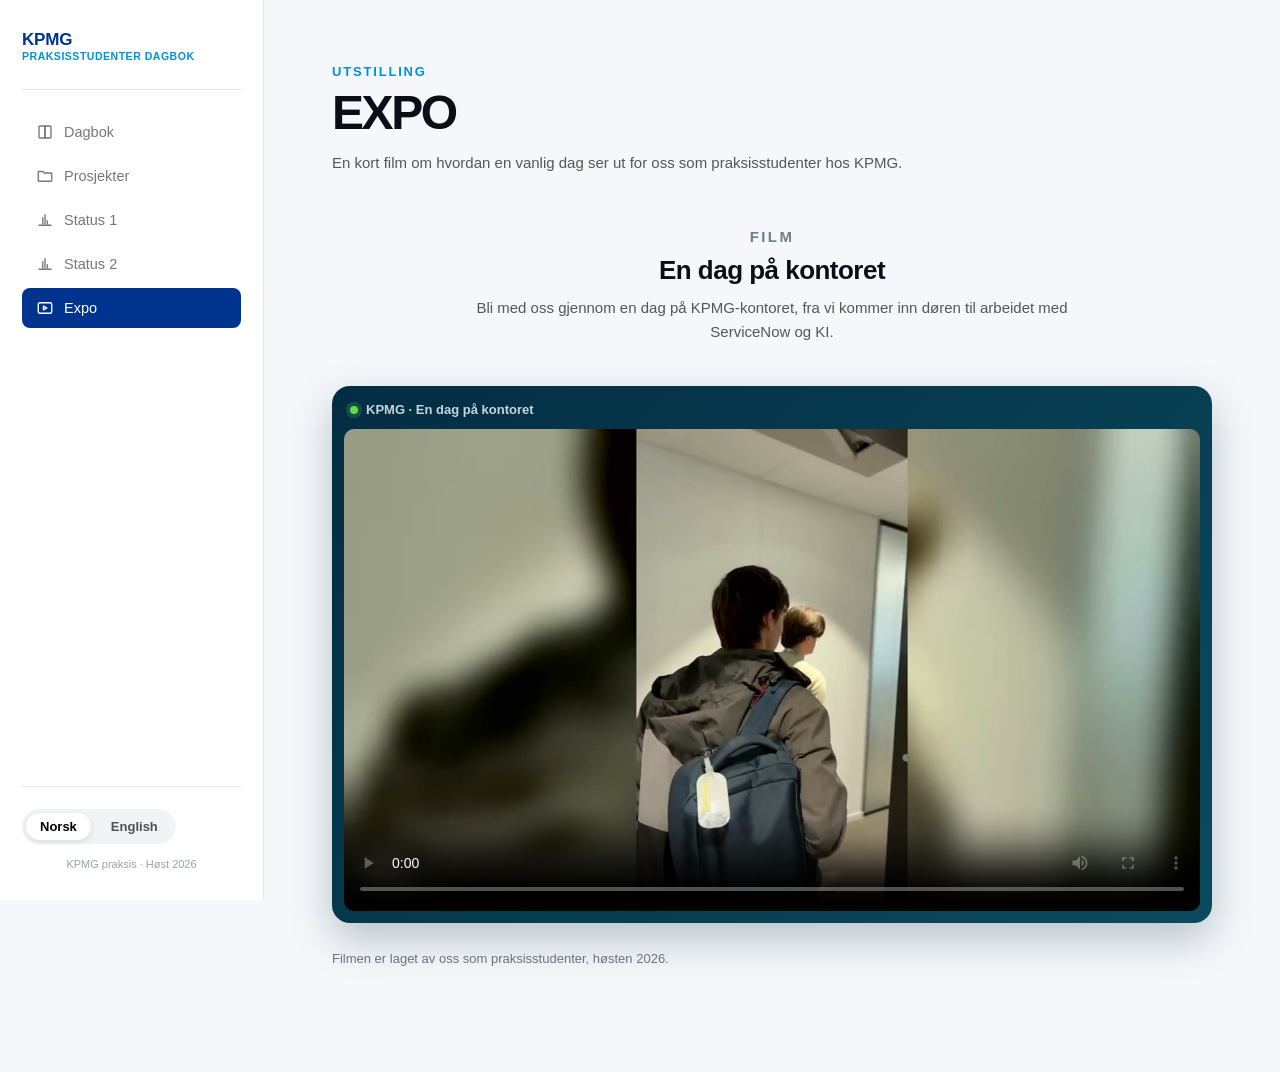
==== expo.html @ 6c41a9a8 "Add Expo page featuring the "En dag på kontoret" film New expo.html in the same style as the status " ====
<!DOCTYPE html>
<html lang="no">
<head>
    <meta charset="UTF-8">
    <meta name="viewport" content="width=device-width, initial-scale=1.0">
    <title>Expo</title>
    <link rel="stylesheet" href="site.css?v=3">

    <style>
        /* Container alignment for language switchers */
        .controls {
            display: inline-flex;
            gap: 6px;
            background-color: #f1f3f5;
            padding: 4px;
            border-radius: 30px; /* Outer rounded track */
        }

            /* Standard round button style rules */
            .controls button {
                background: transparent;
                color: #495057;
                border: none;
                padding: 6px 14px;
                font-size: 13px;
                font-weight: 600;
                font-family: inherit;
                cursor: pointer;
                border-radius: 20px; /* Pill-shaped round design */
                transition: all 0.2s ease-in-out;
            }

                /* Hover animation properties */
                .controls button:hover {
                    color: #1a1a1a;
                }

                /* Active highlight status styling profile */
                .controls button.active {
                    background-color: #ffffff;
                    color: #000000;
                    box-shadow: 0px 2px 6px rgba(0, 0, 0, 0.1);
                }

        /* Video block: keeps a fixed 16:9 frame */
        .video-frame {
            width: 100%;
            aspect-ratio: 16 / 9;
            background: #f1f3f5;
            border: 1px solid var(--card-border);
            border-radius: 14px;
            overflow: hidden;
        }

            .video-frame video {
                display: block;
                width: 100%;
                height: 100%;
                object-fit: cover;
                background: #000;
            }

        .video-caption {
            margin-top: 10px;
            color: #6b7280;
            font-size: 13px;
            line-height: 1.6;
        }
    </style>
</head>

<body>

    <nav class="top-menu">
        <div class="nav-inner">
            <a href="index.html" class="logo">
                <span class="logo-title">KPMG</span>
                <span class="logo-sub" data-i18n="logo-sub">Praksisstudenter dagbok</span>
            </a>

            <!-- This will hide/show based on the site.css mobile setup -->
            <div class="nav-links" id="navMenu">
                <a href="index.html">
                    <svg class="nav-icon" viewBox="0 0 24 24" fill="none" stroke="currentColor" stroke-width="1.8" stroke-linecap="round" stroke-linejoin="round">
                        <path d="M4 5.5C4 4.67 4.67 4 5.5 4H12v16H5.5A1.5 1.5 0 0 1 4 18.5v-13Z" />
                        <path d="M20 5.5c0-.83-.67-1.5-1.5-1.5H12v16h6.5a1.5 1.5 0 0 0 1.5-1.5v-13Z" />
                    </svg>
                    <span data-i18n="nav-dagbok">Dagbok</span>
                </a>
                <a href="projects.html">
                    <svg class="nav-icon" viewBox="0 0 24 24" fill="none" stroke="currentColor" stroke-width="1.8" stroke-linecap="round" stroke-linejoin="round">
                        <path d="M3 7a1 1 0 0 1 1-1h5l2 2h9a1 1 0 0 1 1 1v9a1 1 0 0 1-1 1H4a1 1 0 0 1-1-1V7Z" />
                    </svg>
                    <span data-i18n="nav-prosjekt">Prosjekter</span>
                </a>
                <a href="status1.html">
                    <svg class="nav-icon" viewBox="0 0 24 24" fill="none" stroke="currentColor" stroke-width="1.8" stroke-linecap="round" stroke-linejoin="round">
                        <path d="M9 17V9M15 17v-4M12 17V5M4 19h16" />
                    </svg>
                    <span data-i18n="nav-status1">Status 1</span>
                </a>
                <a href="status2.html">
                    <svg class="nav-icon" viewBox="0 0 24 24" fill="none" stroke="currentColor" stroke-width="1.8" stroke-linecap="round" stroke-linejoin="round">
                        <path d="M9 17V9M15 17v-4M12 17V5M4 19h16" />
                    </svg>
                    <span data-i18n="nav-status2">Status 2</span>
                </a>
                <a href="expo.html" class="active">
                    <svg class="nav-icon" viewBox="0 0 24 24" fill="none" stroke="currentColor" stroke-width="1.8" stroke-linecap="round" stroke-linejoin="round">
                        <rect x="3" y="5" width="18" height="14" rx="2" />
                        <path d="M10 9.5v5l4.5-2.5L10 9.5Z" />
                    </svg>
                    <span data-i18n="nav-expo">Expo</span>
                </a>
            </div>

            <!-- Container for buttons -->
            <div class="controls-wrapper" style="display: flex; align-items: center; gap: 10px;">
                <!-- Styled Pill Container Switch -->
                <div class="controls">
                    <button id="btn-no" class="active" onclick="setLanguage('no')">Norsk</button>
                    <button id="btn-en" onclick="setLanguage('en')">English</button>
                </div>

                <!-- Burger button sits beautifully on the side -->
                <button class="burger-btn" id="burgerBtn" aria-label="Toggle navigation">
                    <span class="bar"></span>
                    <span class="bar"></span>
                    <span class="bar"></span>
                </button>
            </div>

            <p class="sidebar-caption" data-i18n="sidebar-caption">KPMG praksis &middot; Høst 2026</p>
        </div>
    </nav>


    <main class="container">

        <header class="page-header">
            <p class="eyebrow" data-i18n="header-eyebrow">Utstilling</p>
            <h1 data-i18n="header-title">EXPO</h1>
            <p class="page-note" data-i18n="header-note">
                En kort film om hvordan en vanlig dag ser ut for oss som praksisstudenter hos KPMG.
            </p>
        </header>

        <section class="projects">

            <div class="sn-section-head">
                <p class="sn-eyebrow" data-i18n="sn-featured">Film</p>
                <h2 data-i18n="video-heading">En dag på kontoret</h2>
                <p data-i18n="video-intro">
                    Bli med oss gjennom en dag på KPMG-kontoret, fra vi kommer inn døren til arbeidet med ServiceNow og KI.
                </p>
            </div>

            <div class="sn-player">
                <div class="sn-player-bar"><span class="dot"></span><span data-i18n="player-label">KPMG &middot; En dag på kontoret</span></div>
                <div class="video-frame">
                    <video controls preload="metadata" playsinline poster="img/expo_endag_poster.jpg">
                        <source src="img/expo_endag.mp4" type="video/mp4">
                        <span data-i18n="video-fallback">Nettleseren din støtter ikke avspilling av video.</span>
                    </video>
                </div>
            </div>

            <p class="video-caption" data-i18n="video-caption">
                Filmen er laget av oss som praksisstudenter, høsten 2026.
            </p>

        </section>

    </main>



    <script>
        // JavaScript only needs the English data
        const translations = {
            en: {
                "nav-dagbok": "Diary",
                "nav-prosjekt": "Projects",
                "nav-status1": "Status 1",
                "nav-status2": "Status 2",
                "nav-expo": "Expo",
                "logo-sub": "Intern diary",
                "sidebar-caption": "KPMG internship &middot; Autumn 2026",
                "header-eyebrow": "Showcase",
                "header-title": "EXPO",
                "header-note": "A short film about what an ordinary day looks like for us as interns at KPMG.",
                "sn-featured": "Film",
                "video-heading": "A day at the office",
                "video-intro": "Join us through a day at the KPMG office, from the moment we walk in the door to our work with ServiceNow and AI.",
                "player-label": "KPMG &middot; A day at the office",
                "video-caption": "The film was made by us as interns, autumn 2026.",
                "video-fallback": "Your browser does not support video playback."
            }
        };

        function setLanguage(lang) {
            document.documentElement.lang = lang;
            const elements = document.querySelectorAll('[data-i18n]');

            elements.forEach(element => {
                const key = element.getAttribute('data-i18n');

                // 1. If it's the first time running, save whatever original Norwegian is written in the HTML markup
                if (!element.hasAttribute('data-original-no')) {
                    element.setAttribute('data-original-no', element.innerHTML.trim());
                }

                // 2. Route text values based on language choice
                if (lang === 'en' && translations.en[key]) {
                    element.innerHTML = translations.en[key];
                } else {
                    // Fall back cleanly to the original saved Norwegian text
                    element.innerHTML = element.getAttribute('data-original-no');
                }
            });

            document.getElementById('btn-no').classList.toggle('active', lang === 'no');
            document.getElementById('btn-en').classList.toggle('active', lang === 'en');

            localStorage.setItem('diaryLanguage', lang);
        }

        // DOM Interaction logic for Mobile Burger actions
        window.addEventListener('DOMContentLoaded', () => {
            const savedLang = localStorage.getItem('diaryLanguage') || 'no';
            setLanguage(savedLang);

            const burgerBtn = document.getElementById('burgerBtn');
            const navMenu = document.getElementById('navMenu');
            const menuLinks = document.querySelectorAll('.nav-links a');

            if (burgerBtn && navMenu) {
                // Toggle view configurations when clicked
                burgerBtn.addEventListener('click', () => {
                    burgerBtn.classList.toggle('active');
                    navMenu.classList.toggle('active');
                });

                // Automatically fold up menu when hitting internal links
                menuLinks.forEach(link => {
                    link.addEventListener('click', () => {
                        burgerBtn.classList.remove('active');
                        navMenu.classList.remove('active');
                    });
                });
            }
        });
    </script>
    <script src="site.js?v=3"></script>
</body>
</html>
---- site.css ----
* {
    box-sizing: border-box;
}

html {
    scroll-behavior: smooth;
}

body {
    margin: 0;
    background: var(--primary-color);
    color: var(--primary-text);
    font-family: Inter, -apple-system, BlinkMacSystemFont, "Segoe UI", sans-serif;
}

:root {
    --primary-color: #f5f7fa;
    --secondary-color: #7996ab;
    --background-color: #e3e3e3;
    --primary-text: #0a0e17;
    --secondary-text: #555;
    --card-background: #fff;
    --card-border: #e5e5e2;
    --card-shadow: rgba(0, 0, 0, 0.03);
    --kpmg-blue: #00338d;
    --kpmg-light-blue: #0091da;
    --kpmg-pale-blue: #83cbeb;
    --sidebar-width: 264px;
}

/* ==============================
   Top Menu / Sidebar
   ============================== */

.top-menu {
    position: sticky;
    top: 0;
    z-index: 100;
    width: 100%;
    background: rgba(255, 255, 255, 0.92);
    border-bottom: 1px solid var(--card-border);
    backdrop-filter: blur(12px);
}

.nav-inner {
    width: min(1000px, calc(100% - 40px));
    height: 64px;
    margin: 0 auto;
    display: flex;
    align-items: center;
    justify-content: space-between;
}

/* Logo */

.logo {
    display: flex;
    flex-direction: column;
    justify-content: center;
    line-height: 1.2;
    text-decoration: none;
}

.logo-title {
    color: var(--kpmg-blue);
    font-size: 17px;
    font-weight: 800;
    letter-spacing: -0.01em;
}

.logo-sub {
    color: var(--kpmg-light-blue);
    font-size: 10.5px;
    font-weight: 600;
    letter-spacing: 0.05em;
    text-transform: uppercase;
}

/* Styling for the burger button trigger container */
.burger-btn {
    display: inline-flex;
    flex-direction: column;
    justify-content: center;
    gap: 4px;
    background: transparent;
    border: none;
    cursor: pointer;
    padding: 6px 10px;
    height: 30px;
    width: 35px;
}

/* Base styles to give the burger lines shape and color */
.bar {
    display: block;
    width: 22px;
    height: 3px;
    background-color: var(--primary-text);
    border-radius: 2px;
    transition: all 0.3s ease-in-out;
}

/* CSS to change look when burger menu is opened */
.burger-btn.active .bar:nth-child(1) {
    transform: translateY(7px) rotate(45deg);
}

.burger-btn.active .bar:nth-child(2) {
    opacity: 0;
}

.burger-btn.active .bar:nth-child(3) {
    transform: translateY(-7px) rotate(-45deg);
}

/* Navigation */

.nav-links {
    display: flex;
    align-items: center;
    gap: 6px;
}

    .nav-links a {
        display: flex;
        align-items: center;
        gap: 10px;
        padding: 8px 12px;
        border-radius: 8px;
        color: #777;
        font-size: 14px;
        font-weight: 500;
        text-decoration: none;
        transition: background 0.2s ease, color 0.2s ease;
    }

        .nav-links a:hover {
            background: #eef2f7;
            color: var(--kpmg-blue);
        }

        .nav-links a.active {
            background: var(--kpmg-blue);
            color: #fff;
        }

.nav-icon {
    width: 18px;
    height: 18px;
    flex-shrink: 0;
}

.sidebar-caption {
    display: none;
}


/* ==============================
   Main Content
   ============================== */

.container {
    width: min(880px, calc(100% - 64px));
    margin: 0 auto;
    padding: 64px 0 90px;
}


/* Page Header */

.page-header {
    margin-bottom: 32px;
}

.eyebrow {
    margin: 0 0 10px;
    color: var(--kpmg-light-blue);
    font-size: 13px;
    font-weight: 700;
    letter-spacing: 0.14em;
    text-transform: uppercase;
}

h1 {
    margin: 0;
    font-size: clamp(34px, 5vw, 48px);
    line-height: 1;
    letter-spacing: -0.05em;
}

.page-note {
    margin: 14px 0 0;
    color: var(--secondary-text);
    font-size: 15px;
    line-height: 1.6;
}

/* ==============================
   Dashboard stat tiles
   ============================== */

.stat-grid {
    display: grid;
    grid-template-columns: repeat(auto-fit, minmax(180px, 1fr));
    gap: 14px;
    margin: 0 0 40px;
}

.stat-tile {
    display: flex;
    align-items: flex-start;
    gap: 13px;
    padding: 18px 20px;
    background: var(--card-background);
    border: 1px solid var(--card-border);
    border-radius: 14px;
    box-shadow: 0 2px 10px rgba(0, 51, 141, 0.05);
}

.stat-icon {
    display: flex;
    align-items: center;
    justify-content: center;
    width: 38px;
    height: 38px;
    border-radius: 10px;
    background: rgba(0, 145, 218, 0.12);
    color: var(--kpmg-blue);
    flex-shrink: 0;
}

    .stat-icon svg {
        width: 20px;
        height: 20px;
    }

.stat-text {
    display: flex;
    flex-direction: column;
    padding-top: 2px;
}

.stat-value {
    font-size: 18px;
    font-weight: 700;
    color: var(--primary-text);
    letter-spacing: -0.01em;
    line-height: 1.3;
}

.stat-label {
    margin-top: 2px;
    font-size: 11.5px;
    font-weight: 600;
    color: #8a8f98;
    text-transform: uppercase;
    letter-spacing: 0.04em;
}

/* ==============================
   Projects
   ==============================
*/

.projects-heading {
    margin: 0 0 12px;
    font-size: 22px;
    font-weight: 700;
    letter-spacing: -0.02em;
    color: var(--primary-text);
}

.projects-intro {
    margin: 0 0 26px;
    color: var(--secondary-text);
    font-size: 15px;
    line-height: 1.6;
}

.projects {
    display: flex;
    flex-direction: column;
    gap: 16px;
}

.project-card {
    position: relative;
    padding: 26px 26px 26px 32px;
    background: var(--card-background);
    border: 1px solid var(--card-border);
    border-radius: 16px;
    box-shadow: 0 2px 14px rgba(0, 20, 60, 0.05);
    transition: box-shadow 0.25s ease, transform 0.25s ease;
}

    .project-card::before {
        content: "";
        position: absolute;
        left: 0;
        top: 14px;
        bottom: 14px;
        width: 4px;
        border-radius: 4px;
        background: linear-gradient(180deg, var(--kpmg-blue), var(--kpmg-light-blue));
    }

    .project-card:hover {
        box-shadow: 0 12px 28px rgba(0, 20, 60, 0.10);
        transform: translateY(-2px);
    }

.project-card p {
    color: var(--secondary-text);
    font-size: 15px;
    line-height: 1.6;
}

    .project-card p + p {
        margin-top: 12px;
    }

.project-header {
    display: flex;
    flex-wrap: wrap;
    align-items: center;
    gap: 12px;
    margin-bottom: 18px;
}

.project-name {
    display: flex;
    align-items: center;
    justify-content: center;
    width: auto;
    min-width: 100px;
    height: 34px;
    padding: 0 16px;
    border-radius: 15px;
    background: var(--kpmg-blue);
    color: #fff;
    font-size: 12px;
    font-weight: 600;
    white-space: nowrap;
}

.project-title {
    margin: 0;
    font-size: 17px;
    font-weight: 600;
    letter-spacing: -0.01em;
    color: var(--primary-text);
}

/* ==============================
   Photo gallery
   ============================== */

.project-image {
    max-width: 300px;
    height: auto;
    border-radius: 12px;
    transition: transform 0.35s ease, box-shadow 0.35s ease;
    will-change: transform;
}
    .project-image:hover {
        transform: scale(1.02) translateY(-4px);
        box-shadow: 0 10px 25px rgba(0, 0, 0, 0.15);
    }


.gallery-grid {
    display: grid;
    grid-template-columns: repeat(auto-fit, minmax(200px, 1fr));
    gap: 30px;
    margin: 0 0 40px;
}

.gallery-item {
    position: relative;
    aspect-ratio: 4 / 3;
    width: 100%;
    padding: 0;
    background: #fafbfc;
    border-radius: 14px;
    overflow: visible;
    transition: transform 0.2s ease;
}

    .gallery-item.zoomed {
        transform: scale(1.3);
        z-index: 10;
    }

    .gallery-item img {
        width: 100%;
        height: 100%;
        object-fit: cover;
        border-radius: 12px;
    }

/* ==============================
   Daily Cards
   ============================== */

.day-image {
    display: block;
    width: 100%;
    max-width: 600px;
    height: auto;
    margin: 20px auto 0;
    border-radius: 12px;
    transition: transform 0.35s ease, box-shadow 0.35s ease;
    will-change: transform;
}

    .day-image:hover {
        transform: scale(1.02) translateY(-4px);
        box-shadow: 0 10px 25px rgba(0, 0, 0, 0.15);
    }


.days {
    display: flex;
    flex-direction: column;
    gap: 40px;
}

.week-group {
    display: flex;
    flex-direction: column;
    gap: 16px;
}

.week-heading {
    margin: 0;
    font-size: 20px;
    font-weight: 700;
    letter-spacing: -0.02em;
    color: var(--primary-text);
}

.day-card {
    position: relative;
    padding: 26px 26px 26px 32px;
    background: var(--card-background);
    border: 1px solid var(--card-border);
    border-radius: 16px;
    box-shadow: 0 2px 14px rgba(0, 20, 60, 0.05);
    transition: box-shadow 0.25s ease, transform 0.25s ease;
}

    .day-card::before {
        content: "";
        position: absolute;
        left: 0;
        top: 14px;
        bottom: 14px;
        width: 4px;
        border-radius: 4px;
        background: linear-gradient(180deg, var(--kpmg-blue), var(--kpmg-light-blue));
    }

    .day-card:hover {
        box-shadow: 0 12px 28px rgba(0, 20, 60, 0.10);
        transform: translateY(-2px);
    }

.day-header {
    display: flex;
    align-items: center;
    gap: 14px;
    margin-bottom: 18px;
}

.day-number {
    display: flex;
    align-items: center;
    justify-content: center;
    width: 34px;
    height: 34px;
    border-radius: 50%;
    background: var(--kpmg-blue);
    color: #fff;
    font-size: 12px;
    font-weight: 600;
}

.day-header time {
    color: #777;
    font-size: 14px;
    font-weight: 600;
}

.day-card p {
    margin: 0;
    color: #444;
    font-size: 16px;
    line-height: 1.7;
}

/* ==============================
   Mobile Responsiveness
   (also the default nav behaviour up to 880px, before the sidebar
   layout takes over)
   ============================== */

/* Desktop view: hide the burger button by default */
.burger-btn {
    display: none;
}

@media (max-width: 880px) {
    /* Always display the burger trigger on mobile/tablet screens */
    .burger-btn {
        display: inline-flex;
    }

    /* Transform the horizontal links into a overlay drop-down menu */
    .nav-links {
        position: fixed;
        top: 64px; /* Matches the header height exactly */
        left: 0;
        width: 100%;
        height: auto;
        background: rgba(255, 255, 255, 0.98);
        border-bottom: 1px solid #e5e5e2;
        flex-direction: column;
        align-items: stretch;
        gap: 0;
        padding: 15px 20px;
        /* Smooth transform transitions to hide/show offscreen */
        transform: translateY(-150%);
        transition: transform 0.35s cubic-bezier(0.4, 0, 0.2, 1);
        z-index: 99;
    }

        /* JavaScript slides this into place when clicked */
        .nav-links.active {
            transform: translateY(0);
        }

        /* Stretch mobile links out nicely for easier tapping */
        .nav-links a {
            width: 100%;
            padding: 14px 16px;
            border-radius: 8px;
            font-size: 16px;
            text-align: left;
        }

    /* General content spacing adjustments on smaller screens */
    .container {
        width: calc(100% - 32px);
        padding: 40px 0 60px;
    }

    .day-card,
    .project-card {
        padding: 20px 20px 20px 26px;
    }

        .project-card img {
            display: block;
            width: 100%;
            max-width: 500px;
            height: auto;
            margin: 20px auto 0;
            border-radius: 12px;
        }

    .stat-grid {
        grid-template-columns: repeat(auto-fit, minmax(140px, 1fr));
    }
}

/* ==============================
   Desktop sidebar layout (>= 881px)
   ============================== */

@media (min-width: 881px) {
    .top-menu {
        position: fixed;
        top: 0;
        left: 0;
        bottom: 0;
        width: var(--sidebar-width);
        border-bottom: none;
        border-right: 1px solid var(--card-border);
        background: var(--card-background);
        backdrop-filter: none;
        overflow-y: auto;
    }

    .nav-inner {
        width: 100%;
        height: auto;
        min-height: 100%;
        margin: 0;
        padding: 30px 22px;
        flex-direction: column;
        align-items: stretch;
        justify-content: flex-start;
    }

    .logo {
        padding-bottom: 26px;
        margin-bottom: 22px;
        border-bottom: 1px solid var(--card-border);
    }

    .nav-links {
        flex-direction: column;
        align-items: stretch;
        gap: 4px;
    }

        .nav-links a {
            padding: 11px 14px;
            font-size: 14.5px;
        }

    .controls-wrapper {
        margin-top: auto;
        padding-top: 22px;
        border-top: 1px solid var(--card-border);
        justify-content: space-between;
    }

    .sidebar-caption {
        display: block;
        margin: 14px 2px 0;
        color: #9aa1ab;
        font-size: 11px;
        text-align: center;
    }

    body {
        padding-left: var(--sidebar-width);
    }
    
    .project-card {
        overflow: hidden;
    }

        .project-card img {
            display: block;
            width: 100%;
            max-width: 100%;
            height: auto;
            box-sizing: border-box;
            margin: 20px 0 0 0;
            border-radius: 12px;
        }
}

/* ==============================
   Personality: hero, team, moments
   ============================== */

:root {
    --kpmg-yellow: #f5c518;
    --polaroid: #fffdf8;
    --hand-font: "Caveat", "Segoe Print", "Bradley Hand", cursive;
}

.hand {
    font-family: var(--hand-font);
    font-weight: 600;
}

/* Hero */

.hero {
    display: grid;
    grid-template-columns: 1.1fr 1fr;
    align-items: center;
    gap: 40px;
    margin-bottom: 44px;
}

.hero h1 {
    font-size: clamp(40px, 6vw, 60px);
}

.hero-names {
    margin: 14px 0 0;
    font-size: clamp(30px, 4vw, 40px);
    line-height: 1;
    color: var(--kpmg-light-blue);
    transform: rotate(-2deg);
    transform-origin: left;
}

    .hero-names .amp {
        color: var(--kpmg-blue);
    }

.hero .page-note {
    max-width: 420px;
}

.hero-chips {
    display: flex;
    flex-wrap: wrap;
    gap: 8px;
    margin-top: 20px;
}

.chip {
    display: inline-flex;
    align-items: center;
    gap: 6px;
    padding: 6px 12px;
    border-radius: 999px;
    background: #fff;
    border: 1px solid var(--card-border);
    color: #444;
    font-size: 13px;
    font-weight: 600;
}

.polaroid-stack {
    position: relative;
    height: 360px;
}

.polaroid {
    position: absolute;
    margin: 0;
    padding: 10px 10px 0;
    background: var(--polaroid);
    border-radius: 4px;
    box-shadow: 0 10px 30px rgba(0, 20, 60, 0.16), 0 1px 3px rgba(0, 0, 0, 0.08);
    transition: transform 0.35s cubic-bezier(0.2, 0.8, 0.2, 1), box-shadow 0.35s ease, z-index 0s;
    cursor: zoom-in;
}

    .polaroid img {
        display: block;
        width: 100%;
        aspect-ratio: 1 / 1;
        object-fit: cover;
        border-radius: 2px;
    }

    .polaroid figcaption {
        padding: 8px 4px 10px;
        text-align: center;
        font-family: var(--hand-font);
        font-weight: 600;
        font-size: 20px;
        color: #333;
        line-height: 1.1;
    }

    .polaroid:hover {
        z-index: 5;
        box-shadow: 0 18px 40px rgba(0, 20, 60, 0.22);
    }

.polaroid-stack .polaroid {
    width: 220px;
}

    .polaroid-stack .polaroid:nth-child(1) {
        top: 0;
        left: 0;
        transform: rotate(-8deg);
    }

    .polaroid-stack .polaroid:nth-child(2) {
        top: 30px;
        right: 0;
        transform: rotate(7deg);
    }

    .polaroid-stack .polaroid:nth-child(3) {
        top: 60px;
        left: 50%;
        margin-left: -125px;
        width: 250px;
        transform: rotate(-1.5deg);
        z-index: 2;
    }

    .polaroid-stack .polaroid:hover {
        transform: rotate(0deg) scale(1.04);
    }

.tape {
    position: absolute;
    top: -12px;
    left: 50%;
    width: 90px;
    height: 24px;
    margin-left: -45px;
    background: rgba(245, 197, 24, 0.55);
    transform: rotate(-3deg);
    box-shadow: 0 1px 2px rgba(0, 0, 0, 0.06);
}

/* Section headings */

.section-head {
    display: flex;
    align-items: baseline;
    justify-content: space-between;
    gap: 12px;
    margin: 0 0 18px;
}

    .section-head h2 {
        margin: 0;
        font-size: 22px;
        font-weight: 700;
        letter-spacing: -0.02em;
    }

    .section-head .hand {
        color: var(--kpmg-light-blue);
        font-size: 22px;
        transform: rotate(-2deg);
    }

/* Team */

.team {
    margin: 0 0 48px;
}

.team-grid {
    display: grid;
    grid-template-columns: repeat(auto-fit, minmax(260px, 1fr));
    gap: 16px;
}

.team-card {
    position: relative;
    display: flex;
    gap: 18px;
    align-items: flex-start;
    padding: 22px;
    background: var(--card-background);
    border: 1px solid var(--card-border);
    border-radius: 18px;
    box-shadow: 0 2px 14px rgba(0, 20, 60, 0.05);
    overflow: hidden;
    transition: box-shadow 0.25s ease, transform 0.25s ease;
}

    .team-card::after {
        content: "";
        position: absolute;
        right: -40px;
        top: -40px;
        width: 140px;
        height: 140px;
        border-radius: 50%;
        background: radial-gradient(circle, rgba(0, 145, 218, 0.14), transparent 70%);
        pointer-events: none;
    }

    .team-card:hover {
        transform: translateY(-3px);
        box-shadow: 0 14px 30px rgba(0, 20, 60, 0.10);
    }

.avatar {
    position: relative;
    flex-shrink: 0;
    width: 84px;
    height: 84px;
}

    .avatar img {
        width: 100%;
        height: 100%;
        border-radius: 50%;
        object-fit: cover;
        border: 3px solid #fff;
        box-shadow: 0 0 0 2px var(--kpmg-light-blue);
        cursor: zoom-in;
    }

    .avatar .wave {
        position: absolute;
        right: -6px;
        bottom: -2px;
        font-size: 22px;
        transform-origin: 70% 70%;
    }

.team-card:hover .wave {
    animation: wave 0.9s ease-in-out;
}

@keyframes wave {
    0%, 100% { transform: rotate(0); }
    20% { transform: rotate(18deg); }
    40% { transform: rotate(-10deg); }
    60% { transform: rotate(14deg); }
    80% { transform: rotate(-4deg); }
}

.team-card h3 {
    margin: 2px 0 2px;
    font-size: 19px;
    letter-spacing: -0.01em;
}

.team-role {
    margin: 0 0 10px;
    color: var(--kpmg-light-blue);
    font-size: 12px;
    font-weight: 700;
    letter-spacing: 0.06em;
    text-transform: uppercase;
}

.team-card p {
    margin: 0;
    color: #555;
    font-size: 14.5px;
    line-height: 1.6;
}

.team-tags {
    display: flex;
    flex-wrap: wrap;
    gap: 6px;
    margin-top: 12px;
}

    .team-tags span {
        padding: 3px 9px;
        border-radius: 999px;
        background: rgba(0, 145, 218, 0.1);
        color: var(--kpmg-blue);
        font-size: 12px;
        font-weight: 600;
    }

/* Moments strip */

.moments {
    margin: 0 0 52px;
}

.moments-track {
    display: flex;
    align-items: center;
    gap: 22px;
    padding: 22px 6px 30px;
    margin: 0 -6px;
    overflow-x: auto;
    scroll-snap-type: x proximity;
    scrollbar-width: thin;
    -webkit-mask-image: linear-gradient(90deg, transparent, #000 20px, #000 calc(100% - 40px), transparent);
            mask-image: linear-gradient(90deg, transparent, #000 20px, #000 calc(100% - 40px), transparent);
}

    .moments-track .polaroid {
        position: relative;
        flex: 0 0 200px;
        scroll-snap-align: center;
    }

        .moments-track .polaroid:nth-child(odd) { transform: rotate(-2.5deg); }
        .moments-track .polaroid:nth-child(even) { transform: rotate(2deg) translateY(10px); }
        .moments-track .polaroid:nth-child(3n) { transform: rotate(-1deg) translateY(-6px); }

        .moments-track .polaroid:hover {
            transform: rotate(0) scale(1.05);
        }

/* Phone frame for the vertical clips */

.phone {
    position: relative;
    flex: 0 0 150px;
    padding: 8px;
    border-radius: 28px;
    background: #111;
    box-shadow: 0 12px 30px rgba(0, 20, 60, 0.22);
    scroll-snap-align: center;
    transform: rotate(3deg);
    transition: transform 0.35s ease;
}

    .phone:nth-of-type(even) {
        transform: rotate(-3deg);
    }

    .phone:hover {
        transform: rotate(0) scale(1.04);
    }

    .phone::before {
        content: "";
        position: absolute;
        top: 14px;
        left: 50%;
        width: 40px;
        height: 10px;
        margin-left: -20px;
        border-radius: 10px;
        background: #111;
        z-index: 2;
    }

    .phone video {
        display: block;
        width: 100%;
        aspect-ratio: 9 / 16;
        object-fit: cover;
        border-radius: 21px;
        background: #222;
    }

    .phone .live {
        position: absolute;
        left: 16px;
        bottom: 18px;
        display: inline-flex;
        align-items: center;
        gap: 5px;
        padding: 3px 8px;
        border-radius: 999px;
        background: rgba(0, 0, 0, 0.55);
        color: #fff;
        font-size: 10px;
        font-weight: 700;
        letter-spacing: 0.08em;
        text-transform: uppercase;
    }

        .phone .live::before {
            content: "";
            width: 6px;
            height: 6px;
            border-radius: 50%;
            background: #ff4d4f;
            animation: pulse 1.4s ease-in-out infinite;
        }

@keyframes pulse {
    50% { opacity: 0.25; }
}

/* Photo collage inside day cards */

.day-photos {
    display: grid;
    grid-template-columns: repeat(auto-fit, minmax(150px, 1fr));
    gap: 12px;
    margin-top: 20px;
}

    .day-photos img {
        display: block;
        width: 100%;
        aspect-ratio: 4 / 3;
        object-fit: cover;
        border-radius: 10px;
        cursor: zoom-in;
        transition: transform 0.3s ease, box-shadow 0.3s ease;
    }

        .day-photos img:hover {
            transform: translateY(-3px) rotate(-0.6deg);
            box-shadow: 0 10px 22px rgba(0, 20, 60, 0.15);
        }

    .day-photos.tall img {
        aspect-ratio: 3 / 4;
        max-height: 300px;
    }

.day-image {
    cursor: zoom-in;
}

/* Lightbox */

.lightbox {
    position: fixed;
    inset: 0;
    z-index: 1000;
    display: flex;
    flex-direction: column;
    align-items: center;
    justify-content: center;
    gap: 14px;
    padding: 24px;
    background: rgba(8, 14, 30, 0.88);
    backdrop-filter: blur(6px);
    opacity: 0;
    pointer-events: none;
    transition: opacity 0.25s ease;
}

    .lightbox.open {
        opacity: 1;
        pointer-events: auto;
    }

    .lightbox img {
        max-width: min(1100px, 100%);
        max-height: calc(100vh - 120px);
        border-radius: 10px;
        box-shadow: 0 20px 60px rgba(0, 0, 0, 0.5);
        transform: scale(0.96);
        transition: transform 0.25s ease;
    }

    .lightbox.open img {
        transform: scale(1);
    }

    .lightbox-caption {
        color: #fff;
        font-family: var(--hand-font);
        font-size: 24px;
        font-weight: 600;
    }

.lightbox-btn {
    position: absolute;
    display: flex;
    align-items: center;
    justify-content: center;
    width: 44px;
    height: 44px;
    border: none;
    border-radius: 50%;
    background: rgba(255, 255, 255, 0.12);
    color: #fff;
    font-size: 22px;
    cursor: pointer;
    transition: background 0.2s ease;
}

    .lightbox-btn:hover {
        background: rgba(255, 255, 255, 0.25);
    }

    .lightbox-btn.close { top: 18px; right: 18px; }
    .lightbox-btn.prev { left: 18px; top: 50%; margin-top: -22px; }
    .lightbox-btn.next { right: 18px; top: 50%; margin-top: -22px; }

/* Scroll reveal */

.reveal:not(.visible) {
    opacity: 0;
    transform: translateY(18px);
}

.reveal {
    transition: opacity 0.6s ease, transform 0.6s ease, box-shadow 0.25s ease;
}

@media (prefers-reduced-motion: reduce) {
    .reveal:not(.visible) { opacity: 1; transform: none; }
    .reveal { transition: none; }
    .phone .live::before, .team-card:hover .wave { animation: none; }
}

@media (max-width: 880px) {
    .hero {
        grid-template-columns: 1fr;
        gap: 28px;
    }

    .polaroid-stack {
        height: 300px;
        max-width: 380px;
        width: 100%;
        margin: 0 auto;
    }

        .polaroid-stack .polaroid {
            width: 170px;
        }

            .polaroid-stack .polaroid:nth-child(3) {
                width: 200px;
                margin-left: -100px;
            }

    .moments-track .polaroid {
        flex-basis: 170px;
    }

    .phone {
        flex-basis: 128px;
    }

    .lightbox-btn.prev, .lightbox-btn.next {
        top: auto;
        bottom: 18px;
        margin-top: 0;
    }
}

/* ==============================
   ServiceNow-inspired components
   (palette from the Next Experience UI)
   ============================== */

:root {
    --sn-navy: #032d42;
    --sn-navy-2: #0b3a53;
    --sn-green: #62d84e;
    --sn-green-dark: #2f9a20;
    --sn-teal: #1fa889;
    --sn-blue: #4b72d6;
    --sn-gold: #d4a93a;
    --sn-yellow: #f8dc46;
}

/* Hero banner, like the "Build anywhere" welcome banner */

.sn-hero {
    position: relative;
    display: grid;
    grid-template-columns: 1.2fr 1fr;
    align-items: center;
    gap: 24px;
    margin: 0 0 40px;
    padding: 38px 40px;
    border-radius: 18px;
    overflow: hidden;
    color: #e8f1f5;
    background:
        radial-gradient(120% 90% at 0% 115%, rgba(98, 216, 78, 0.55), transparent 55%),
        radial-gradient(80% 80% at 100% 0%, rgba(31, 168, 137, 0.25), transparent 60%),
        linear-gradient(135deg, var(--sn-navy) 0%, #08435a 55%, var(--sn-navy) 100%);
    box-shadow: 0 16px 40px rgba(3, 45, 66, 0.25);
}

    .sn-hero::after {
        content: "";
        position: absolute;
        inset: 0;
        background-image: radial-gradient(rgba(255, 255, 255, 0.07) 1px, transparent 1px);
        background-size: 18px 18px;
        pointer-events: none;
    }

    .sn-hero > * {
        position: relative;
        z-index: 1;
    }

.sn-eyebrow {
    margin: 0 0 10px;
    color: #9fd8c8;
    font-size: 12px;
    font-weight: 700;
    letter-spacing: 0.16em;
    text-transform: uppercase;
}

.sn-hero h1,
.sn-hero h2 {
    margin: 0;
    color: #fff;
    font-size: clamp(28px, 3.6vw, 40px);
    line-height: 1.1;
    letter-spacing: -0.03em;
}

.sn-hl {
    color: var(--sn-green);
}

.sn-hero p {
    margin: 12px 0 0;
    max-width: 440px;
    color: #c4d6de;
    font-size: 15px;
    line-height: 1.6;
}

.sn-checks {
    margin: 18px 0 0;
    padding: 0;
    list-style: none;
    display: grid;
    gap: 8px;
}

    .sn-checks li {
        display: flex;
        align-items: center;
        gap: 10px;
        color: #dbe7ec;
        font-size: 14px;
    }

        .sn-checks li::before {
            content: "";
            flex-shrink: 0;
            width: 16px;
            height: 16px;
            border-radius: 4px;
            border: 1.5px solid var(--sn-green);
            background: rgba(98, 216, 78, 0.15) url("data:image/svg+xml,%3Csvg xmlns='http://www.w3.org/2000/svg' viewBox='0 0 16 16'%3E%3Cpath d='M4 8.5l2.5 2.5L12 5.5' fill='none' stroke='%2362d84e' stroke-width='2' stroke-linecap='round' stroke-linejoin='round'/%3E%3C/svg%3E") center / 14px no-repeat;
        }

.sn-hero-art {
    width: 100%;
    max-width: 340px;
    justify-self: end;
    filter: drop-shadow(0 18px 30px rgba(0, 0, 0, 0.3));
    animation: sn-float 6s ease-in-out infinite;
}

@keyframes sn-float {
    50% { transform: translateY(-8px); }
}

/* Buttons, like the outlined "Open ServiceNow Studio" pills */

.sn-btn {
    display: inline-flex;
    align-items: center;
    gap: 7px;
    margin-top: 22px;
    padding: 8px 16px;
    border-radius: 6px;
    background: var(--sn-green);
    color: var(--sn-navy);
    font-size: 14px;
    font-weight: 700;
    text-decoration: none;
    transition: transform 0.2s ease, box-shadow 0.2s ease, background 0.2s ease;
}

    .sn-btn:hover {
        transform: translateY(-1px);
        box-shadow: 0 8px 20px rgba(98, 216, 78, 0.35);
        background: #79e466;
    }

    .sn-btn svg {
        width: 15px;
        height: 15px;
    }

.sn-pill {
    display: inline-flex;
    align-items: center;
    gap: 6px;
    padding: 4px 11px;
    border: 1.5px solid var(--sn-green);
    border-radius: 5px;
    color: var(--sn-green-dark);
    font-size: 12.5px;
    font-weight: 600;
    background: #fff;
}

    .sn-pill svg {
        width: 13px;
        height: 13px;
    }

.sn-pills {
    display: flex;
    flex-wrap: wrap;
    gap: 8px;
    margin-top: 18px;
}

/* "GO FURTHER" style centered section heading */

.sn-section-head {
    margin: 8px 0 26px;
    text-align: center;
}

    .sn-section-head .sn-eyebrow {
        color: #6b7f8a;
        margin-bottom: 6px;
    }

    .sn-section-head h2 {
        margin: 0;
        font-size: 26px;
        font-weight: 700;
        letter-spacing: -0.02em;
    }

    .sn-section-head p {
        max-width: 620px;
        margin: 10px auto 0;
        color: var(--secondary-text);
        font-size: 15px;
        line-height: 1.6;
    }

/* Cards with a colourful illustrated banner on top */

.project-card.sn-card {
    padding-top: 0;
    overflow: hidden;
}

    .project-card.sn-card::before {
        display: none;
    }

.sn-banner {
    height: 130px;
    margin: 0 -26px 22px -32px;
    background-repeat: no-repeat;
    background-position: right 8% center, 0 0;
    background-size: auto 112%, 100% 100%;
    transition: background-position 0.5s ease;
}

.sn-card:hover .sn-banner {
    background-position: right 5% center, 0 0;
}

.sn-banner.green  { background-image: url("img/sn/code.svg"),   linear-gradient(90deg, #2fbf71 0%, #1fa889 45%, #3f84c9 100%); }
.sn-banner.gold   { background-image: url("img/sn/flow.svg"),   linear-gradient(90deg, #c9a13a 0%, #e6c440 50%, #f8dc46 100%); }
.sn-banner.teal   { background-image: url("img/sn/chat.svg"),   linear-gradient(90deg, #22b07d 0%, #1fa889 55%, #30c06a 100%); }
.sn-banner.blue   { background-image: url("img/sn/blocks.svg"), linear-gradient(90deg, #4b72d6 0%, #3b8fc4 60%, #2a9fae 100%); }
.sn-banner.navy   { background-image: url("img/sn/hero.svg"),   linear-gradient(90deg, #032d42 0%, #0b4a5e 60%, #2f8a5a 100%); }

/* Process flow formatter (the chevron stage bar on ServiceNow records) */

.sn-flow {
    display: flex;
    margin: 0 0 34px;
    padding: 0;
    list-style: none;
    border-radius: 10px;
    overflow: hidden;
    box-shadow: 0 2px 10px rgba(0, 51, 141, 0.06);
}

    .sn-flow li {
        position: relative;
        flex: 1;
        display: flex;
        flex-direction: column;
        justify-content: center;
        min-height: 54px;
        padding: 8px 14px 8px 30px;
        background: #e9eef1;
        color: #5c6b74;
        font-size: 13.5px;
        font-weight: 700;
        clip-path: polygon(0 0, calc(100% - 16px) 0, 100% 50%, calc(100% - 16px) 100%, 0 100%, 16px 50%);
        margin-right: -12px;
    }

        .sn-flow li:first-child {
            padding-left: 16px;
            clip-path: polygon(0 0, calc(100% - 16px) 0, 100% 50%, calc(100% - 16px) 100%, 0 100%);
        }

        .sn-flow li:last-child {
            margin-right: 0;
            clip-path: polygon(0 0, 100% 0, 100% 100%, 0 100%, 16px 50%);
        }

        .sn-flow li span {
            font-size: 11px;
            font-weight: 600;
            opacity: 0.75;
        }

        .sn-flow li.done {
            background: #d6f5cf;
            color: #1f6b14;
        }

            .sn-flow li.done::after {
                content: "✓";
                position: absolute;
                right: 26px;
                top: 50%;
                transform: translateY(-50%);
                font-size: 14px;
            }

        .sn-flow li.current {
            background: var(--sn-navy);
            color: #fff;
        }

            .sn-flow li.current span {
                color: var(--sn-green);
                opacity: 1;
            }

/* Filter navigator (the "Filter" box at the top of the ServiceNow nav) */

.sn-filter {
    position: sticky;
    top: 12px;
    z-index: 20;
    display: flex;
    align-items: center;
    gap: 10px;
    margin: 0 0 28px;
    padding: 10px 14px;
    border-radius: 10px;
    background: var(--sn-navy);
    box-shadow: 0 10px 26px rgba(3, 45, 66, 0.22);
}

    .sn-filter svg {
        width: 16px;
        height: 16px;
        color: var(--sn-green);
        flex-shrink: 0;
    }

    .sn-filter input {
        flex: 1;
        min-width: 0;
        padding: 7px 10px;
        border: 1px solid #2b5469;
        border-radius: 6px;
        background: #0b3a53;
        color: #fff;
        font: inherit;
        font-size: 14px;
        outline: none;
        transition: border-color 0.2s ease, box-shadow 0.2s ease;
    }

        .sn-filter input::placeholder {
            color: #8fb0bf;
        }

        .sn-filter input:focus {
            border-color: var(--sn-green);
            box-shadow: 0 0 0 3px rgba(98, 216, 78, 0.25);
        }

.sn-filter-count {
    color: #9fd8c8;
    font-size: 12px;
    font-weight: 600;
    white-space: nowrap;
}

.sn-empty {
    display: none;
    padding: 30px;
    text-align: center;
    color: #6b7f8a;
    border: 1.5px dashed #c7d3da;
    border-radius: 14px;
}

/* Record number on diary cards, like INC0010023 */

.sn-record {
    margin-left: auto;
    padding: 3px 8px;
    border-radius: 5px;
    background: #eef3f5;
    color: #4d6470;
    font-family: "SFMono-Regular", Menlo, Consolas, monospace;
    font-size: 11.5px;
    font-weight: 600;
    letter-spacing: 0.02em;
}

/* Dark video player frame */

.sn-player {
    padding: 12px;
    border-radius: 18px;
    background: linear-gradient(135deg, var(--sn-navy), #0b4a5e);
    box-shadow: 0 16px 40px rgba(3, 45, 66, 0.25);
}

    .sn-player .video-frame {
        border: none;
        border-radius: 10px;
        background: #000;
    }

.sn-player-bar {
    display: flex;
    align-items: center;
    gap: 8px;
    padding: 4px 6px 12px;
    color: #c4d6de;
    font-size: 13px;
    font-weight: 600;
}

    .sn-player-bar .dot {
        width: 8px;
        height: 8px;
        border-radius: 50%;
        background: var(--sn-green);
        box-shadow: 0 0 0 4px rgba(98, 216, 78, 0.2);
    }

@media (prefers-reduced-motion: reduce) {
    .sn-hero-art { animation: none; }
}

@media (max-width: 880px) {
    .sn-hero {
        grid-template-columns: 1fr;
        padding: 28px 22px;
    }

    .sn-hero-art {
        max-width: 240px;
        justify-self: center;
    }

    .sn-banner {
        height: 110px;
        margin: 0 -20px 18px -26px;
    }

    .sn-flow {
        flex-direction: column;
        border-radius: 10px;
    }

        .sn-flow li,
        .sn-flow li:first-child,
        .sn-flow li:last-child {
            margin: 0;
            padding-left: 16px;
            clip-path: none;
            border-bottom: 1px solid rgba(255, 255, 255, 0.6);
        }

    .sn-filter {
        top: 74px;
    }
}

/* ==============================
   ServiceNow record form header (Status pages)
   ============================== */

.sn-record-head {
    margin: 0 0 26px;
    border-radius: 16px;
    overflow: hidden;
    background: var(--card-background);
    border: 1px solid var(--card-border);
    box-shadow: 0 10px 30px rgba(3, 45, 66, 0.10);
}

.sn-record-top {
    position: relative;
    padding: 28px 30px 24px;
    color: #fff;
    background:
        radial-gradient(90% 140% at 100% 120%, rgba(98, 216, 78, 0.45), transparent 55%),
        linear-gradient(120deg, var(--sn-navy), #08435a);
    overflow: hidden;
}

    .sn-record-top::after {
        content: "";
        position: absolute;
        inset: 0;
        background-image: radial-gradient(rgba(255, 255, 255, 0.07) 1px, transparent 1px);
        background-size: 18px 18px;
        pointer-events: none;
    }

    .sn-record-top > * {
        position: relative;
        z-index: 1;
    }

.sn-record-line {
    display: flex;
    flex-wrap: wrap;
    align-items: center;
    gap: 12px;
}

.sn-record-type {
    color: #9fd8c8;
    font-size: 12px;
    font-weight: 700;
    letter-spacing: 0.16em;
    text-transform: uppercase;
}

.sn-record-top h1 {
    margin: 8px 0 0;
    color: #fff;
}

.sn-record-top .page-note {
    max-width: 560px;
    color: #c4d6de;
}

.sn-state {
    display: inline-flex;
    align-items: center;
    gap: 6px;
    padding: 4px 10px;
    border-radius: 999px;
    background: rgba(98, 216, 78, 0.18);
    border: 1px solid rgba(98, 216, 78, 0.5);
    color: var(--sn-green);
    font-size: 12px;
    font-weight: 700;
}

    .sn-state::before {
        content: "";
        width: 7px;
        height: 7px;
        border-radius: 50%;
        background: var(--sn-green);
    }

.sn-fields {
    display: grid;
    grid-template-columns: repeat(auto-fit, minmax(150px, 1fr));
    margin: 0;
}

    .sn-fields div {
        padding: 14px 20px;
        border-right: 1px solid var(--card-border);
        border-top: 1px solid var(--card-border);
    }

    .sn-fields dt {
        color: #7a8b94;
        font-size: 11px;
        font-weight: 700;
        letter-spacing: 0.06em;
        text-transform: uppercase;
    }

    .sn-fields dd {
        display: flex;
        align-items: center;
        gap: 6px;
        margin: 4px 0 0;
        font-size: 14.5px;
        font-weight: 600;
        color: var(--primary-text);
    }

        .sn-fields dd .mono {
            color: #1f5fbf;
            font-family: "SFMono-Regular", Menlo, Consolas, monospace;
            font-size: 13.5px;
        }

.mini-avatars {
    display: inline-flex;
}

    .mini-avatars img {
        width: 24px;
        height: 24px;
        border-radius: 50%;
        border: 2px solid #fff;
        object-fit: cover;
    }

        .mini-avatars img + img {
            margin-left: -8px;
        }

/* Performance Analytics style score tiles */

.sn-scores .stat-tile {
    position: relative;
    overflow: hidden;
    border: none;
    background: linear-gradient(150deg, var(--sn-navy), #0b4a5e);
    box-shadow: 0 10px 24px rgba(3, 45, 66, 0.18);
}

    .sn-scores .stat-tile::after {
        content: "";
        position: absolute;
        left: 0;
        right: 0;
        bottom: 0;
        height: 3px;
        background: linear-gradient(90deg, var(--sn-green), var(--sn-teal));
    }

.sn-scores .stat-icon {
    background: rgba(98, 216, 78, 0.16);
    color: var(--sn-green);
}

.sn-scores .stat-value {
    color: #fff;
    font-size: 21px;
    font-variant-numeric: tabular-nums;
}

.sn-scores .stat-label {
    color: #9fbcc9;
}

/* Form section tabs (sticky, with scroll-spy) */

.sn-tabs {
    position: sticky;
    top: 12px;
    z-index: 20;
    display: flex;
    width: fit-content;
    max-width: 100%;
    gap: 4px;
    margin: 0 auto 26px;
    padding: 5px;
    border-radius: 12px;
    background: rgba(255, 255, 255, 0.92);
    border: 1px solid var(--card-border);
    box-shadow: 0 8px 22px rgba(0, 20, 60, 0.08);
    backdrop-filter: blur(10px);
    overflow-x: auto;
    scrollbar-width: none;
}

    .sn-tabs a {
        flex-shrink: 0;
        padding: 8px 14px;
        border-radius: 8px;
        color: #5c6b74;
        font-size: 13.5px;
        font-weight: 600;
        text-decoration: none;
        white-space: nowrap;
        transition: background 0.2s ease, color 0.2s ease;
    }

        .sn-tabs a:hover {
            background: #eef3f5;
            color: var(--sn-navy);
        }

        .sn-tabs a.active {
            background: var(--sn-navy);
            color: #fff;
            box-shadow: inset 0 -3px 0 var(--sn-green);
        }

[id^="sec-"] {
    scroll-margin-top: 90px;
}

/* Pull quote */

.sn-quote {
    position: relative;
    margin: 22px 0;
    padding: 6px 0 6px 22px;
    border-left: 4px solid var(--sn-green);
    color: var(--sn-navy);
    font-size: 32px;
    line-height: 1.15;
}

/* Bento photo grid */

.bento {
    display: grid;
    grid-template-columns: repeat(4, 1fr);
    grid-auto-rows: 150px;
    grid-auto-flow: dense;
    gap: 12px;
    margin: 0 0 30px;
}

    .bento figure {
        position: relative;
        margin: 0;
        border-radius: 14px;
        overflow: hidden;
        box-shadow: 0 4px 14px rgba(0, 20, 60, 0.08);
    }

        .bento figure.wide { grid-column: span 2; }
        .bento figure.tall { grid-row: span 2; }
        .bento figure.big  { grid-column: span 2; grid-row: span 2; }

    .bento img {
        width: 100%;
        height: 100%;
        object-fit: cover;
        transition: transform 0.5s ease;
    }

    .bento figure:hover img {
        transform: scale(1.05);
    }

    .bento figcaption {
        position: absolute;
        left: 0;
        right: 0;
        bottom: 0;
        padding: 26px 12px 10px;
        color: #fff;
        font-family: var(--hand-font);
        font-size: 20px;
        font-weight: 600;
        background: linear-gradient(transparent, rgba(3, 45, 66, 0.85));
        opacity: 0;
        transform: translateY(6px);
        transition: opacity 0.3s ease, transform 0.3s ease;
        pointer-events: none;
    }

    .bento figure:hover figcaption {
        opacity: 1;
        transform: none;
    }

.section-title {
    margin: 40px 0 16px;
    font-size: 22px;
    font-weight: 700;
    letter-spacing: -0.02em;
}

/* ==============================
   Projects: axes, flow designer, list view
   ============================== */

.axes {
    display: grid;
    grid-template-columns: repeat(auto-fit, minmax(190px, 1fr));
    gap: 14px;
    margin: 0 0 46px;
}

.axis {
    position: relative;
    padding: 22px 20px 20px;
    background: var(--card-background);
    border: 1px solid var(--card-border);
    border-radius: 14px;
    box-shadow: 0 2px 12px rgba(0, 20, 60, 0.05);
    overflow: hidden;
    transition: transform 0.25s ease, box-shadow 0.25s ease;
}

    .axis::before {
        content: "";
        position: absolute;
        top: 0;
        left: 0;
        right: 0;
        height: 4px;
        background: var(--axis-color);
    }

    .axis:hover {
        transform: translateY(-3px);
        box-shadow: 0 14px 28px rgba(0, 20, 60, 0.10);
    }

    .axis .axis-no {
        position: absolute;
        right: 16px;
        top: 12px;
        color: #e3e9ed;
        font-size: 38px;
        font-weight: 800;
        letter-spacing: -0.04em;
    }

    .axis .axis-icon {
        display: flex;
        align-items: center;
        justify-content: center;
        width: 40px;
        height: 40px;
        margin-bottom: 14px;
        border-radius: 10px;
        background: color-mix(in srgb, var(--axis-color) 16%, transparent);
        color: var(--axis-color);
    }

        .axis .axis-icon svg {
            width: 21px;
            height: 21px;
        }

    .axis h3 {
        margin: 0 0 6px;
        font-size: 16px;
        letter-spacing: -0.01em;
    }

    .axis p {
        margin: 0;
        color: #5a6670;
        font-size: 13.5px;
        line-height: 1.55;
    }

/* Flow Designer */

.flow-designer {
    margin: 0 0 46px;
    padding: 26px;
    border-radius: 16px;
    border: 1px solid var(--card-border);
    background:
        radial-gradient(#d5dee4 1px, transparent 1px) 0 0 / 16px 16px,
        #f3f6f8;
}

.flow-head {
    display: flex;
    flex-wrap: wrap;
    align-items: center;
    gap: 10px;
    margin-bottom: 20px;
}

    .flow-head .flow-name {
        font-size: 15px;
        font-weight: 700;
    }

    .flow-head .sn-state {
        background: #e4f8e0;
        color: #2a7a1d;
        border-color: #a9e39c;
    }

        .flow-head .sn-state::before {
            background: #2a7a1d;
        }

.flow-steps {
    position: relative;
    margin: 0;
    padding: 0;
    list-style: none;
    display: grid;
    gap: 14px;
    counter-reset: step;
}

    .flow-steps::before {
        content: "";
        position: absolute;
        left: 23px;
        top: 20px;
        bottom: 20px;
        width: 2px;
        background: repeating-linear-gradient(var(--sn-teal) 0 6px, transparent 6px 11px);
        background-size: 2px 11px;
        animation: flow-dash 1s linear infinite;
    }

@keyframes flow-dash {
    to { background-position: 0 11px; }
}

.flow-step {
    position: relative;
    display: flex;
    align-items: center;
    gap: 14px;
    max-width: 560px;
    padding: 12px 16px 12px 12px;
    background: #fff;
    border: 1px solid #dbe3e8;
    border-radius: 10px;
    box-shadow: 0 2px 8px rgba(0, 20, 60, 0.05);
    transition: transform 0.2s ease, border-color 0.2s ease;
}

    .flow-step:hover {
        transform: translateX(4px);
        border-color: var(--sn-teal);
    }

    .flow-step .flow-icon {
        flex-shrink: 0;
        display: flex;
        align-items: center;
        justify-content: center;
        width: 24px;
        height: 24px;
        margin: 0 4px 0 0;
        border-radius: 6px;
        background: var(--step-color, var(--sn-teal));
        color: #fff;
        font-size: 11px;
        font-weight: 800;
        z-index: 1;
    }

    .flow-step b {
        display: block;
        font-size: 14.5px;
    }

    .flow-step span {
        color: #66757e;
        font-size: 13px;
    }

    .flow-step.trigger {
        border-color: var(--sn-green);
        background: linear-gradient(90deg, #effbec, #fff 60%);
    }

        .flow-step.trigger .flow-icon {
            background: var(--sn-green);
            color: var(--sn-navy);
        }

    .flow-step .flow-tag {
        margin-left: auto;
        padding: 2px 8px;
        border-radius: 5px;
        background: #eef3f5;
        color: #5c6b74;
        font-size: 11px;
        font-weight: 700;
        white-space: nowrap;
    }

/* List view */

.sn-list {
    margin: 0 0 46px;
    border-radius: 14px;
    overflow: hidden;
    background: #fff;
    border: 1px solid var(--card-border);
    box-shadow: 0 6px 20px rgba(0, 20, 60, 0.06);
}

.sn-list-bar {
    display: flex;
    flex-wrap: wrap;
    align-items: center;
    gap: 12px;
    padding: 12px 16px;
    background: var(--sn-navy);
    color: #fff;
}

    .sn-list-bar .title {
        font-size: 15px;
        font-weight: 700;
    }

    .sn-list-bar .crumb {
        color: #9fd8c8;
        font-size: 12.5px;
    }

    .sn-list-bar .count {
        margin-left: auto;
        padding: 3px 9px;
        border-radius: 999px;
        background: rgba(98, 216, 78, 0.18);
        color: var(--sn-green);
        font-size: 12px;
        font-weight: 700;
    }

.sn-list-scroll {
    overflow-x: auto;
}

.sn-list table {
    width: 100%;
    min-width: 680px;
    border-collapse: collapse;
    font-size: 13.5px;
}

.sn-list th {
    padding: 10px 14px;
    background: #f3f6f8;
    border-bottom: 1px solid var(--card-border);
    color: #5c6b74;
    font-size: 11.5px;
    font-weight: 700;
    letter-spacing: 0.04em;
    text-align: left;
    text-transform: uppercase;
    white-space: nowrap;
}

.sn-list td {
    padding: 11px 14px;
    border-bottom: 1px solid #eef2f4;
    color: #33424b;
    vertical-align: top;
    line-height: 1.45;
}

.sn-list tbody tr {
    transition: background 0.15s ease;
}

    .sn-list tbody tr:nth-child(even) {
        background: #fafcfd;
    }

    .sn-list tbody tr:hover {
        background: #eefaf0;
    }

    .sn-list tbody tr:last-child td {
        border-bottom: none;
    }

.sn-list .num {
    color: #1f5fbf;
    font-family: "SFMono-Regular", Menlo, Consolas, monospace;
    font-size: 12.5px;
    font-weight: 600;
    white-space: nowrap;
    text-decoration: underline;
    text-decoration-color: rgba(31, 95, 191, 0.3);
    text-underline-offset: 3px;
}

.sn-list td:nth-child(4) {
    white-space: nowrap;
}

.sn-list .exp {
    font-weight: 600;
    color: var(--primary-text);
}

.state {
    display: inline-flex;
    align-items: center;
    gap: 6px;
    font-weight: 600;
    white-space: nowrap;
}

    .state::before {
        content: "";
        width: 8px;
        height: 8px;
        border-radius: 50%;
        background: var(--state-color);
    }

    .state.logged  { --state-color: #4b72d6; }
    .state.passed  { --state-color: #2fbf4a; }
    .state.ongoing { --state-color: #f2a93b; }
    .state.planned { --state-color: #a7b4bc; }

/* Browser frame around app screenshots */

.browser-frame {
    margin: 22px 0 0;
    border-radius: 12px;
    overflow: hidden;
    border: 1px solid #d5dee4;
    box-shadow: 0 14px 34px rgba(0, 20, 60, 0.14);
}

    .browser-frame .browser-bar {
        display: flex;
        align-items: center;
        gap: 6px;
        padding: 9px 12px;
        background: #e9eef1;
    }

        .browser-frame .browser-bar i {
            width: 10px;
            height: 10px;
            border-radius: 50%;
            background: #ff6b6b;
        }

            .browser-frame .browser-bar i:nth-child(2) { background: #f8d84a; }
            .browser-frame .browser-bar i:nth-child(3) { background: #62d84e; }

        .browser-frame .browser-bar span {
            flex: 1;
            margin-left: 10px;
            padding: 3px 10px;
            border-radius: 6px;
            background: #fff;
            color: #7a8b94;
            font-size: 11.5px;
            font-family: "SFMono-Regular", Menlo, Consolas, monospace;
            overflow: hidden;
            text-overflow: ellipsis;
            white-space: nowrap;
        }

    .project-card .browser-frame img {
        display: block;
        width: 100%;
        max-width: 100%;
        margin: 0;
        border-radius: 0;
    }

@media (prefers-reduced-motion: reduce) {
    .flow-steps::before { animation: none; }
}

@media (max-width: 880px) {
    .sn-tabs {
        top: 74px;
    }

    .bento {
        grid-template-columns: repeat(2, 1fr);
        grid-auto-rows: 130px;
    }

        .bento figure.big { grid-column: span 2; }

    .sn-quote {
        font-size: 26px;
    }

    .flow-designer {
        padding: 18px 14px;
    }

    .flow-step .flow-tag {
        display: none;
    }
}
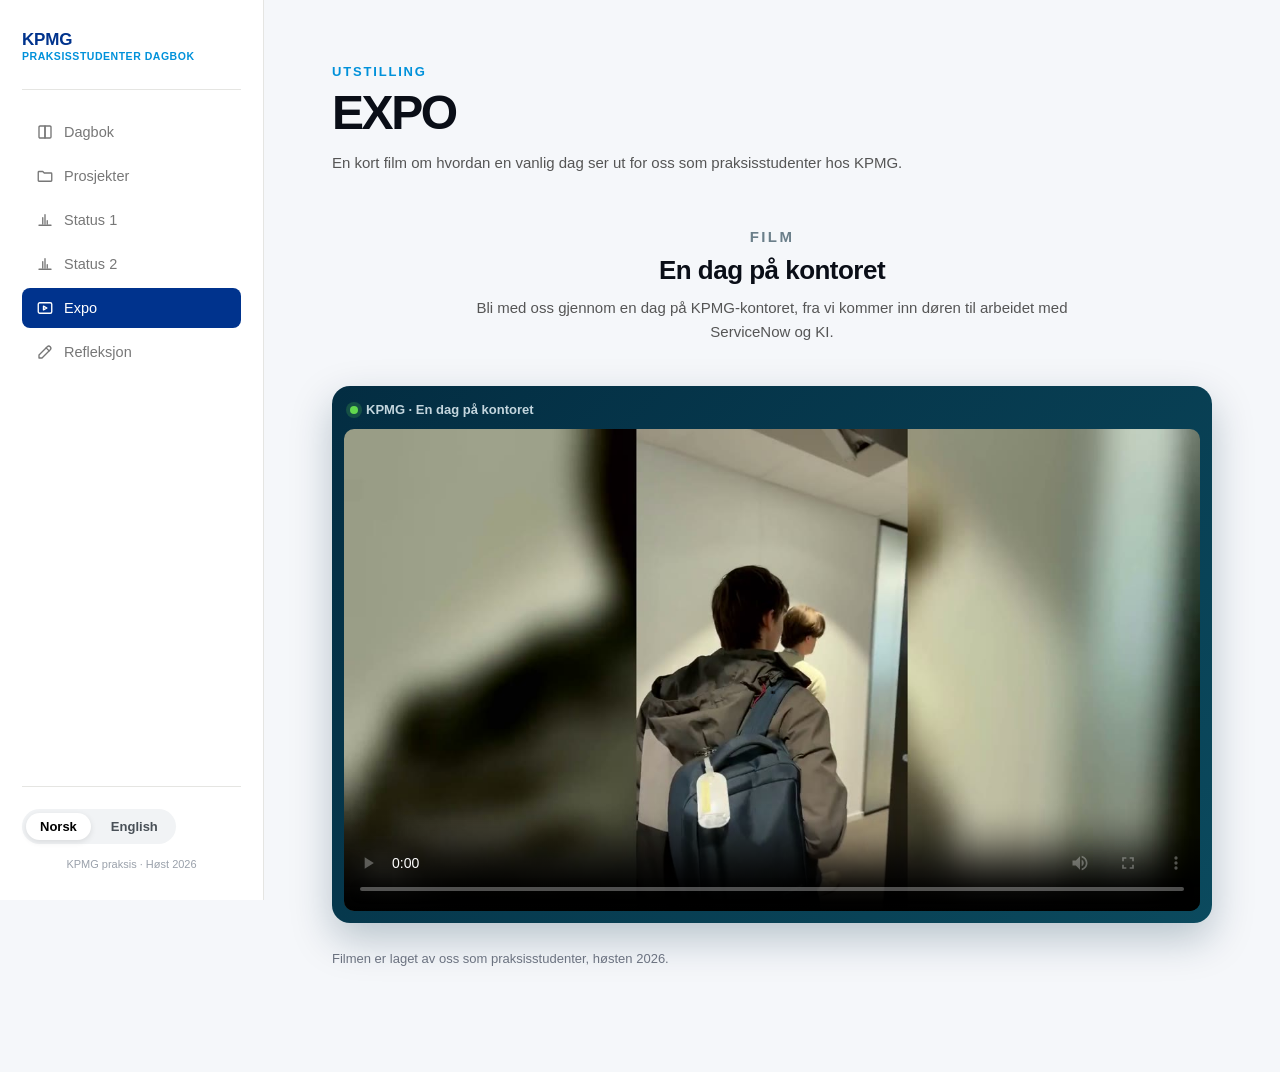
==== commit 50257ea2: "template for reflection added" ====
--- a/expo.html
+++ b/expo.html
@@ -112,6 +112,13 @@
                     </svg>
                     <span data-i18n="nav-expo">Expo</span>
                 </a>
+                <a href="reflection.html">
+                    <svg class="nav-icon" viewBox="0 0 24 24" fill="none" stroke="currentColor" stroke-width="1.8" stroke-linecap="round" stroke-linejoin="round">
+                        <path d="M4 20h4L19 9a2.83 2.83 0 0 0-4-4L4 16v4Z" />
+                        <path d="M13.5 6.5l4 4" />
+                    </svg>
+                    <span data-i18n="nav-reflection">Refleksjon</span>
+                </a>
             </div>
 
             <!-- Container for buttons -->
@@ -184,6 +191,7 @@
                 "nav-status1": "Status 1",
                 "nav-status2": "Status 2",
                 "nav-expo": "Expo",
+                "nav-reflection": "Reflection",
                 "logo-sub": "Intern diary",
                 "sidebar-caption": "KPMG internship &middot; Autumn 2026",
                 "header-eyebrow": "Showcase",
